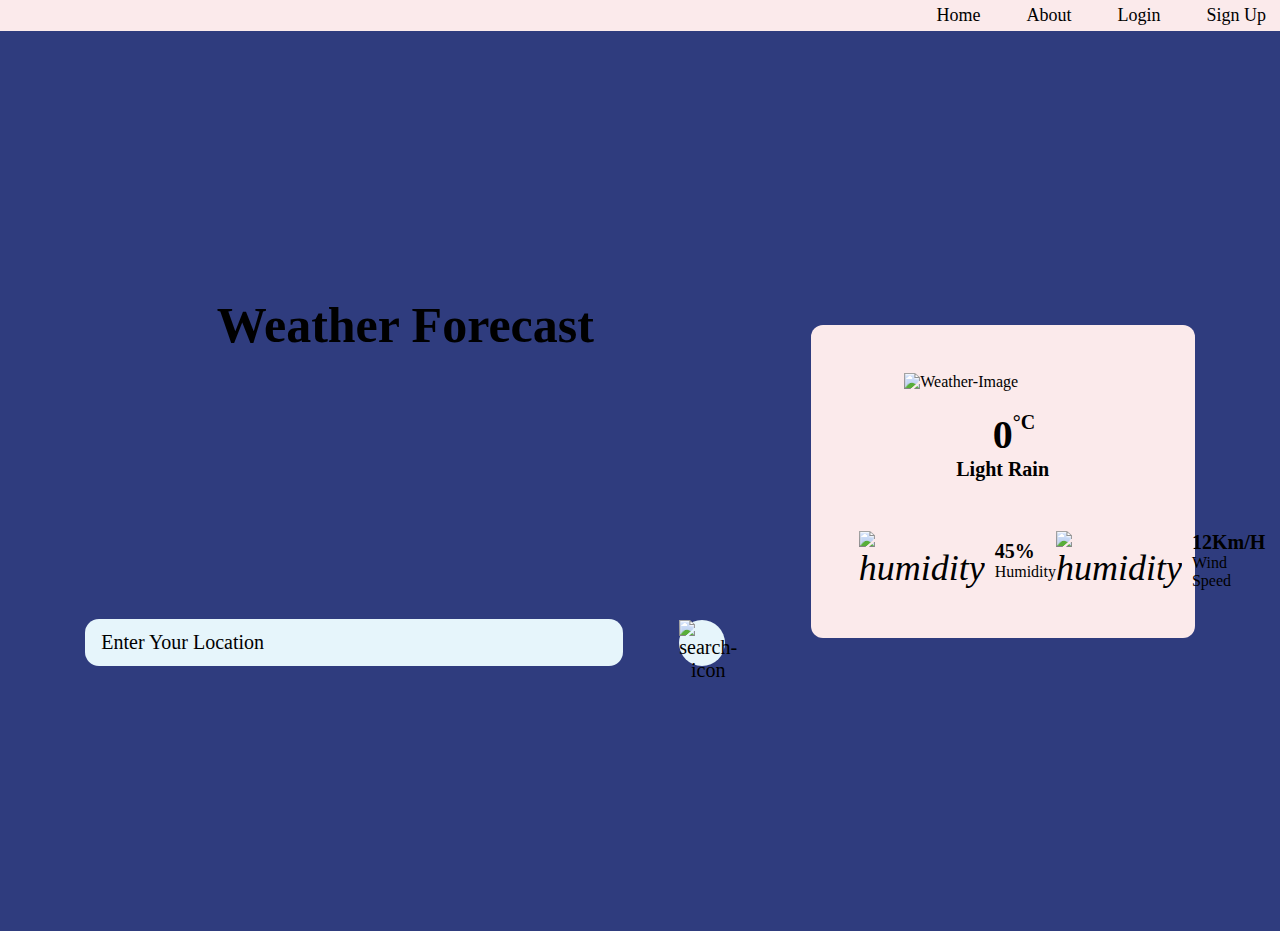
==== index.html @ d0a8544f "home page" ====
<!DOCTYPE html>
<html lang="en">

<head>
    <meta charset="UTF-8">
    <meta name="viewport" content="width=device-width, initial-scale=1.0">
    <title>Weather</title>
    <link rel="stylesheet" href="style.css">
</head>

<body>
    <nav class="navbar">
        
        <div class="logo" style="visibility: hidden;"><img src="icons/clouds-and-sun.png" alt="logo" width="35px" >WF</div>
    
       
        <ul class="nav-links">
          <div class="menu">
            <li><a href="index.html">Home</a></li>
            <li><a href="/">About</a></li>
            <li><a href="/">Login</a></li>
            <li><a href="/">Sign Up</a></li>
          </div>
        </ul>
      </nav>
    <div class="Weather-box">
        <div class="Weather-header">

            <h1>Weather Forecast</h1>
            <div class="header">
                <div class="search-box">
                    <input type="text" placeholder="Enter your location" class="input-box">
                    <button id="searchBtn"><img src="icons/magnifying-glass-solid.svg" alt="search-icon" width="15px"
                            height="15px"></button>
                </div>
            </div>
        </div>

        <div class="container">

            <div class="location-not-found">
                <h1>Sorry, Location not found!!!</h1>
                <img src="images/404.png" alt="404 Error">
            </div>
            <div class="weather-body">
                <img src="images/cloud.png" alt="Weather-Image" class="weather-img">
                <div class="weather-box">
                    <p class="temperature">0 <sup>°C</sup></p>
                    <p class="description">Light Rain</p>
                </div>
                <div class="weather-details">
                    <div class="humidity">
                        <i><img src="icons/humidity.png" alt="humidity" width="25px" height="25px"> </i>
                        <div class="text">
                            <span id="humidity">45%</span>
                            <p>Humidity</p>
                        </div>
                    </div>
                    <div class="wind">
                        <i> <img src="icons/windy.png" alt="humidity" width="25px" height="25px"> </i>
                        <div class="text">
                            <span id="wind-speed">12Km/H</span>
                            <p>Wind Speed</p>
                        </div>
                    </div>
                </div>
            </div>

        </div>
    </div>
    <script src="index.js"></script>
</body>

</html>
---- style.css ----
* {
    margin: 0;
    padding: 0;
    box-sizing: border-box;
    border: none;
    outline: none;
    /* font-family: sans-serif; */
    font-family: cursive;
}


a {
    text-decoration: none;
}

li {
    list-style: none;
}

.navbar {
    display: flex;
    align-items: center;
    justify-content: space-between;
    /* padding: 20px; */
    background-color: #FBEAEB;
    color: black;
}
.logo{
    margin-top:4px ;
    margin-left: 4px;
}

.nav-links a {
    color: black;
}


.logo {
    font-size: 22px;
}


.menu {
    display: flex;
    gap: 1em;
    font-size: 18px;
}

.menu li:hover {
    background-color: rgb(184, 181, 181);
    border-radius: 5px;
    transition: 0.3s ease;
}

.menu li {
    padding: 5px 14px;
}

.Weather-box {
    min-height: 100vh;
    display: flex;
    flex-direction: row;
    justify-content: space-evenly;
    align-items: center;
    background-color: #2F3C7E;
    background-size: cover;
    background-repeat: no-repeat;
}

h1 {

    font-size: 50px;
}

.Weather-header {
    height: 100vh;
    display: flex;
    flex-direction: column;
    justify-content: space-evenly;
    align-items: center;
}

.container {

    height: max-content;
    width: 30vw;
    background-color: #FBEAEB;
    border-radius: 12px;
    padding: 28px;
    opacity: 2;
}

.search-box {
    width: 50vw;
    height: min-content;
    display: flex;
    justify-content: space-between;
    align-items: center;
}

.search-box input {
    width: 84%;
    font-size: 20px;
    text-transform: capitalize;
    color: #000;
    background-color: #e6f5fb;
    padding: 12px 16px;
    border-radius: 14px;
}

.search-box input::placeholder {
    color: #000;
}

.search-box button {
    width: 46px;
    height: 46px;
    background-color: #e6f5fb;
    border-radius: 50%;
    cursor: pointer;
    font-size: 20px;
}

.search-box button:hover {
    color: #fff;
    background-color: #ababab;
}

.weather-body {
    display: flex;
    justify-content: center;
    align-items: center;
    flex-direction: column;
    margin-top: 20px;
    margin-bottom: 20px;
}

.weather-body img {
    width: 60%;
}

.weather-box {
    margin-top: 20px;
    margin-bottom: 20px;
    text-align: center;
}

.weather-box .temperature {
    font-size: 40px;
    font-weight: bolder;
    position: relative;
}

.weather-box .temperature sup {
    font-size: 20px;
    position: absolute;
    font-weight: bold;
}

.weather-box .description {
    font-size: 20px;
    font-weight: bold;
    text-transform: capitalize;
}

.weather-details {
    width: 100%;
    display: flex;
    justify-content: space-between;
    margin-top: 30px;
}

.humidity,
.wind {
    display: flex;
    align-items: center;
}

.humidity {
    margin-left: 20px;
}

.wind {
    margin-right: 20px;
}

.weather-details i {
    font-size: 36px;
}

.weather-details .text {
    margin-left: 10px;
    font-size: 16px;
}

.text span {
    font-size: 20px;
    font-weight: 700;
}

.location-not-found {
    margin-top: 20px;
    display: none;
    align-items: center;
    justify-content: center;
    flex-direction: column;
}

.location-not-found h1 {
    font-size: 20px;
    color: #6b6b6b;
    margin-block-end: 15px;
}

.location-not-found img {
    width: 80%;
}
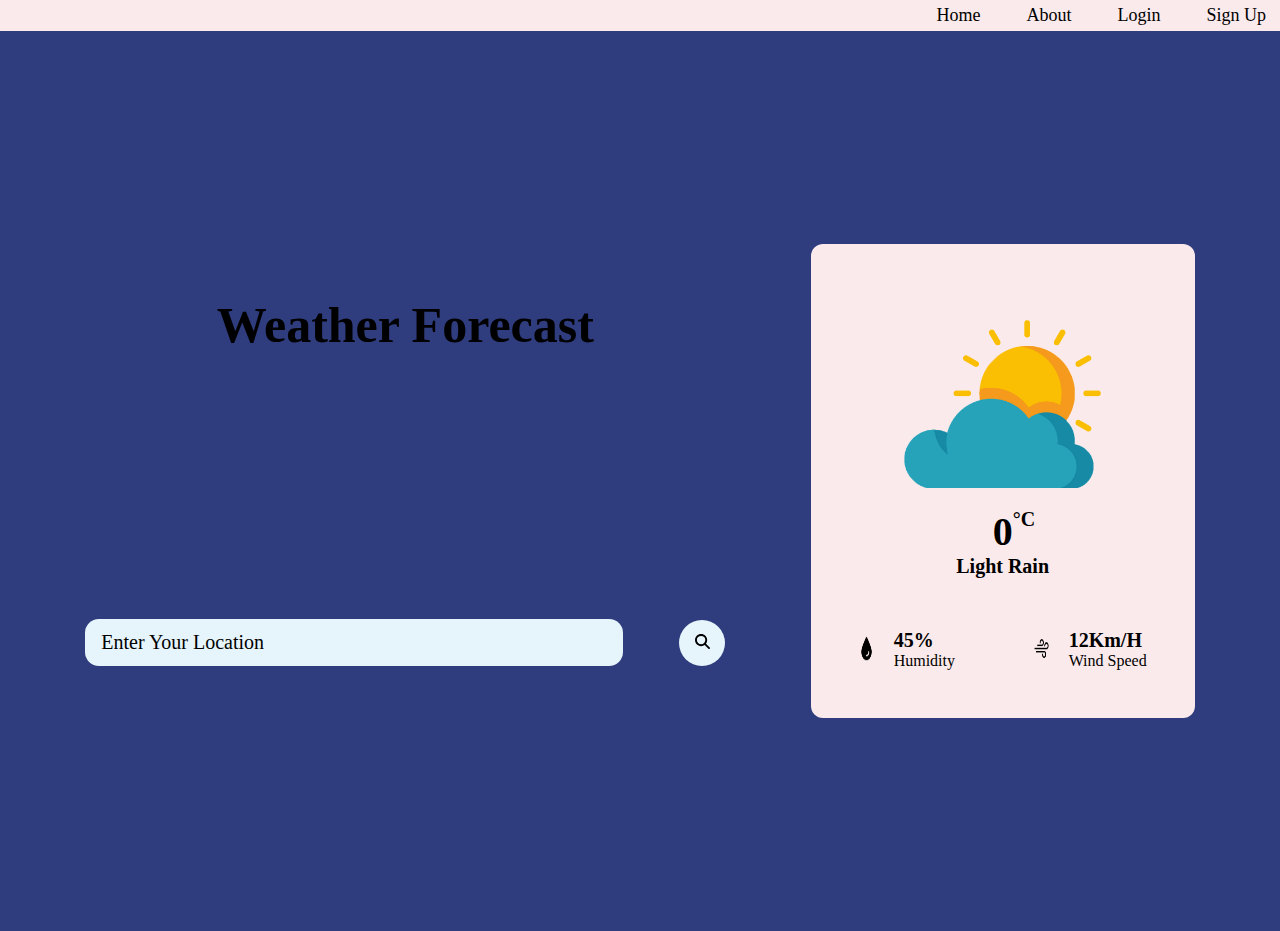
==== commit 775f4823: "login page" ====
--- a/index.html
+++ b/index.html
@@ -11,15 +11,15 @@
 <body>
     <nav class="navbar">
         
-        <div class="logo" style="visibility: hidden;"><img src="icons/clouds-and-sun.png" alt="logo" width="35px" >WF</div>
+        <div class="logo" style="visibility: hidden;"><img src="../Weather-Forecast-/icons/clouds-and-sun.png" alt="logo" width="35px" >WF</div>
     
        
         <ul class="nav-links">
           <div class="menu">
             <li><a href="index.html">Home</a></li>
             <li><a href="/">About</a></li>
-            <li><a href="/">Login</a></li>
-            <li><a href="/">Sign Up</a></li>
+            <li><a href="login.html">Login</a></li>
+            <li><a href="login.html">Sign Up</a></li>
           </div>
         </ul>
       </nav>
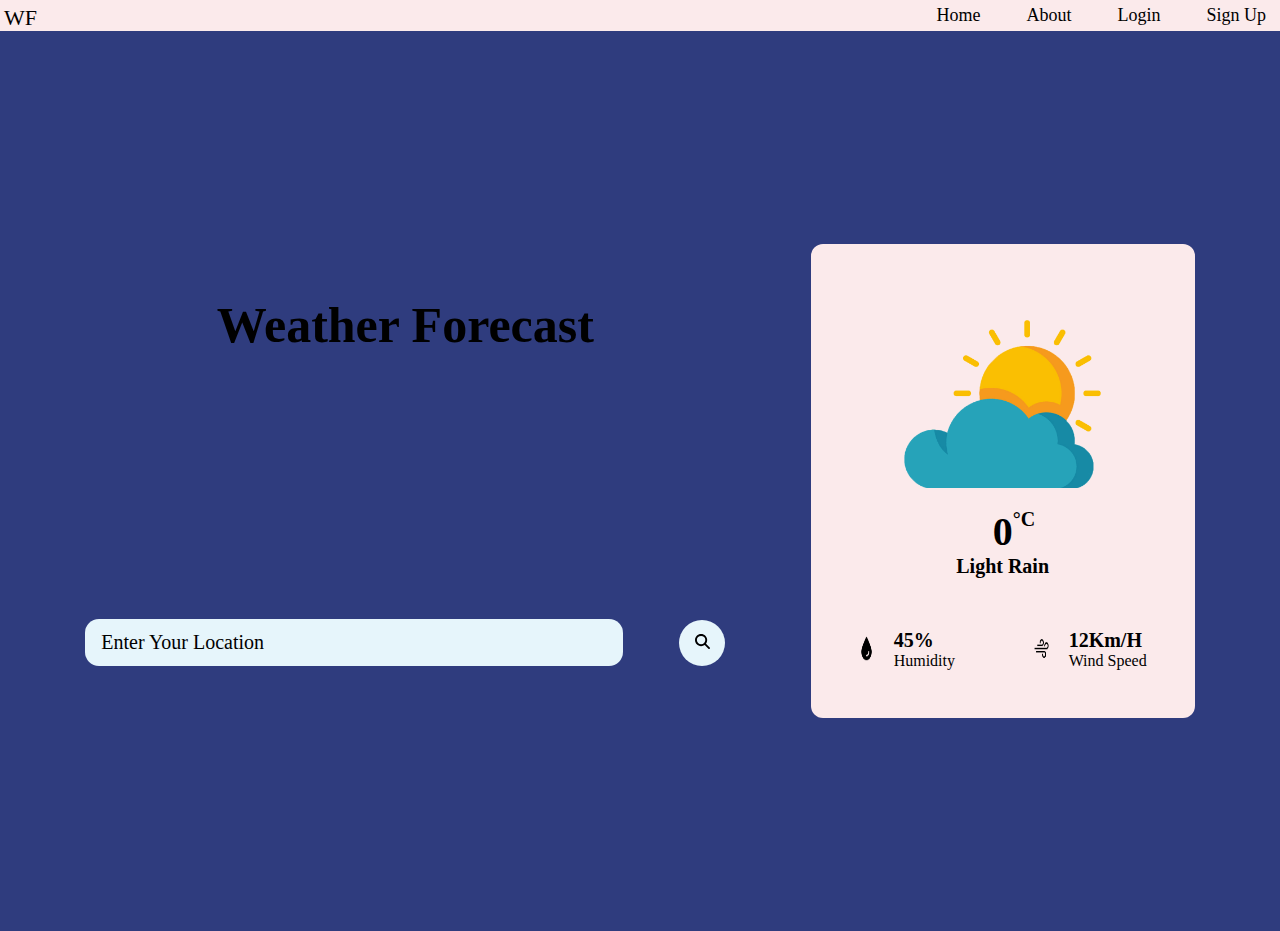
==== commit a99430af: "change icon in index.html" ====
--- a/index.html
+++ b/index.html
@@ -11,13 +11,13 @@
 <body>
     <nav class="navbar">
         
-        <div class="logo" style="visibility: hidden;"><img src="../Weather-Forecast-/icons/clouds-and-sun.png" alt="logo" width="35px" >WF</div>
+        <div class="logo">WF</div>
     
        
         <ul class="nav-links">
           <div class="menu">
             <li><a href="index.html">Home</a></li>
-            <li><a href="/">About</a></li>
+            <li><a href="about.html">About</a></li>
             <li><a href="login.html">Login</a></li>
             <li><a href="login.html">Sign Up</a></li>
           </div>
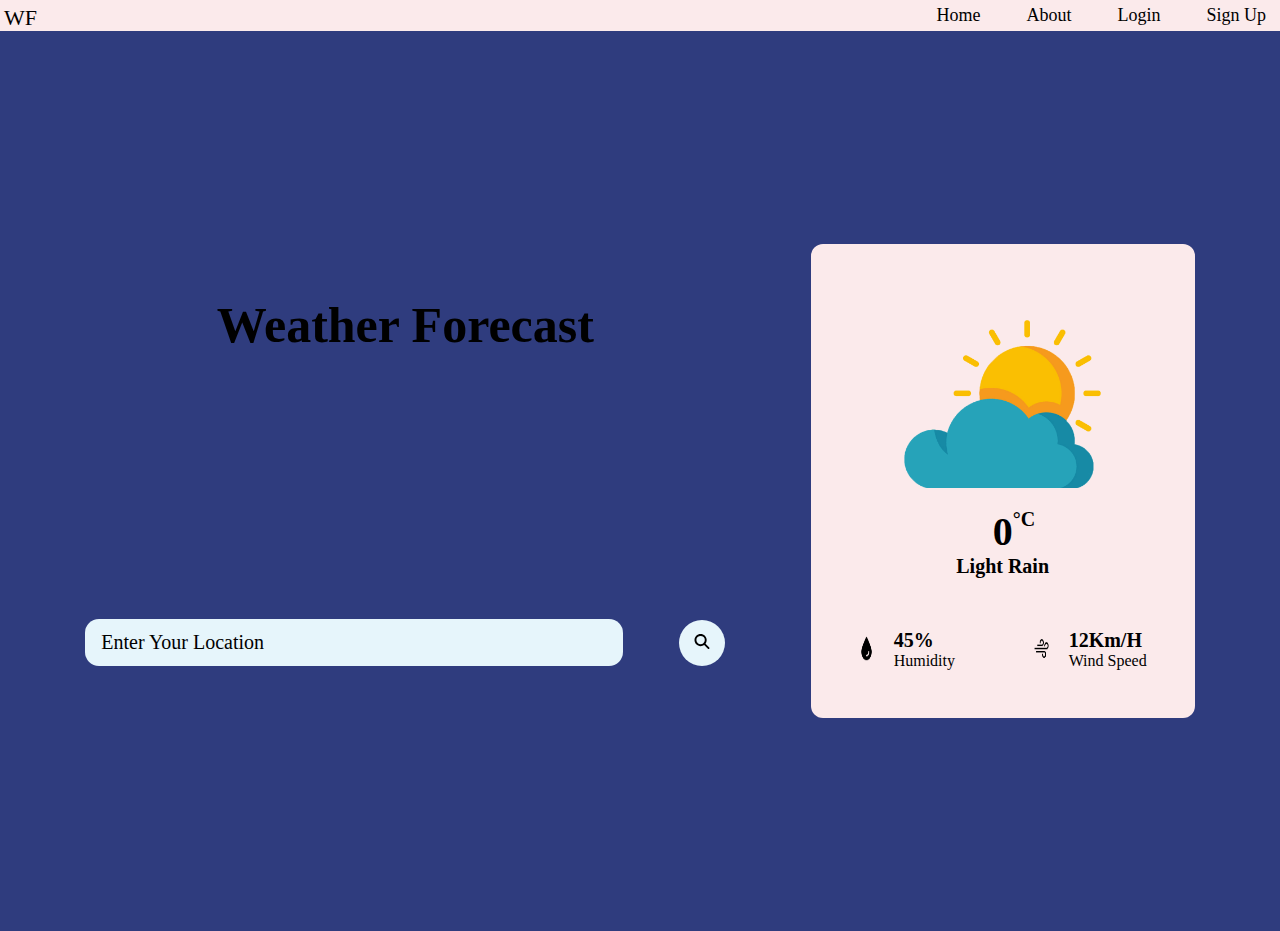
==== commit b5506a5b: "change size of icon" ====
--- a/index.html
+++ b/index.html
@@ -30,7 +30,7 @@
             <div class="header">
                 <div class="search-box">
                     <input type="text" placeholder="Enter your location" class="input-box">
-                    <button id="searchBtn"><img src="icons/magnifying-glass-solid.svg" alt="search-icon" width="15px"
+                    <button id="searchBtn"><img src="icons/magnifying-glass-solid.svg" alt="search-icon" width="20px"
                             height="15px"></button>
                 </div>
             </div>
